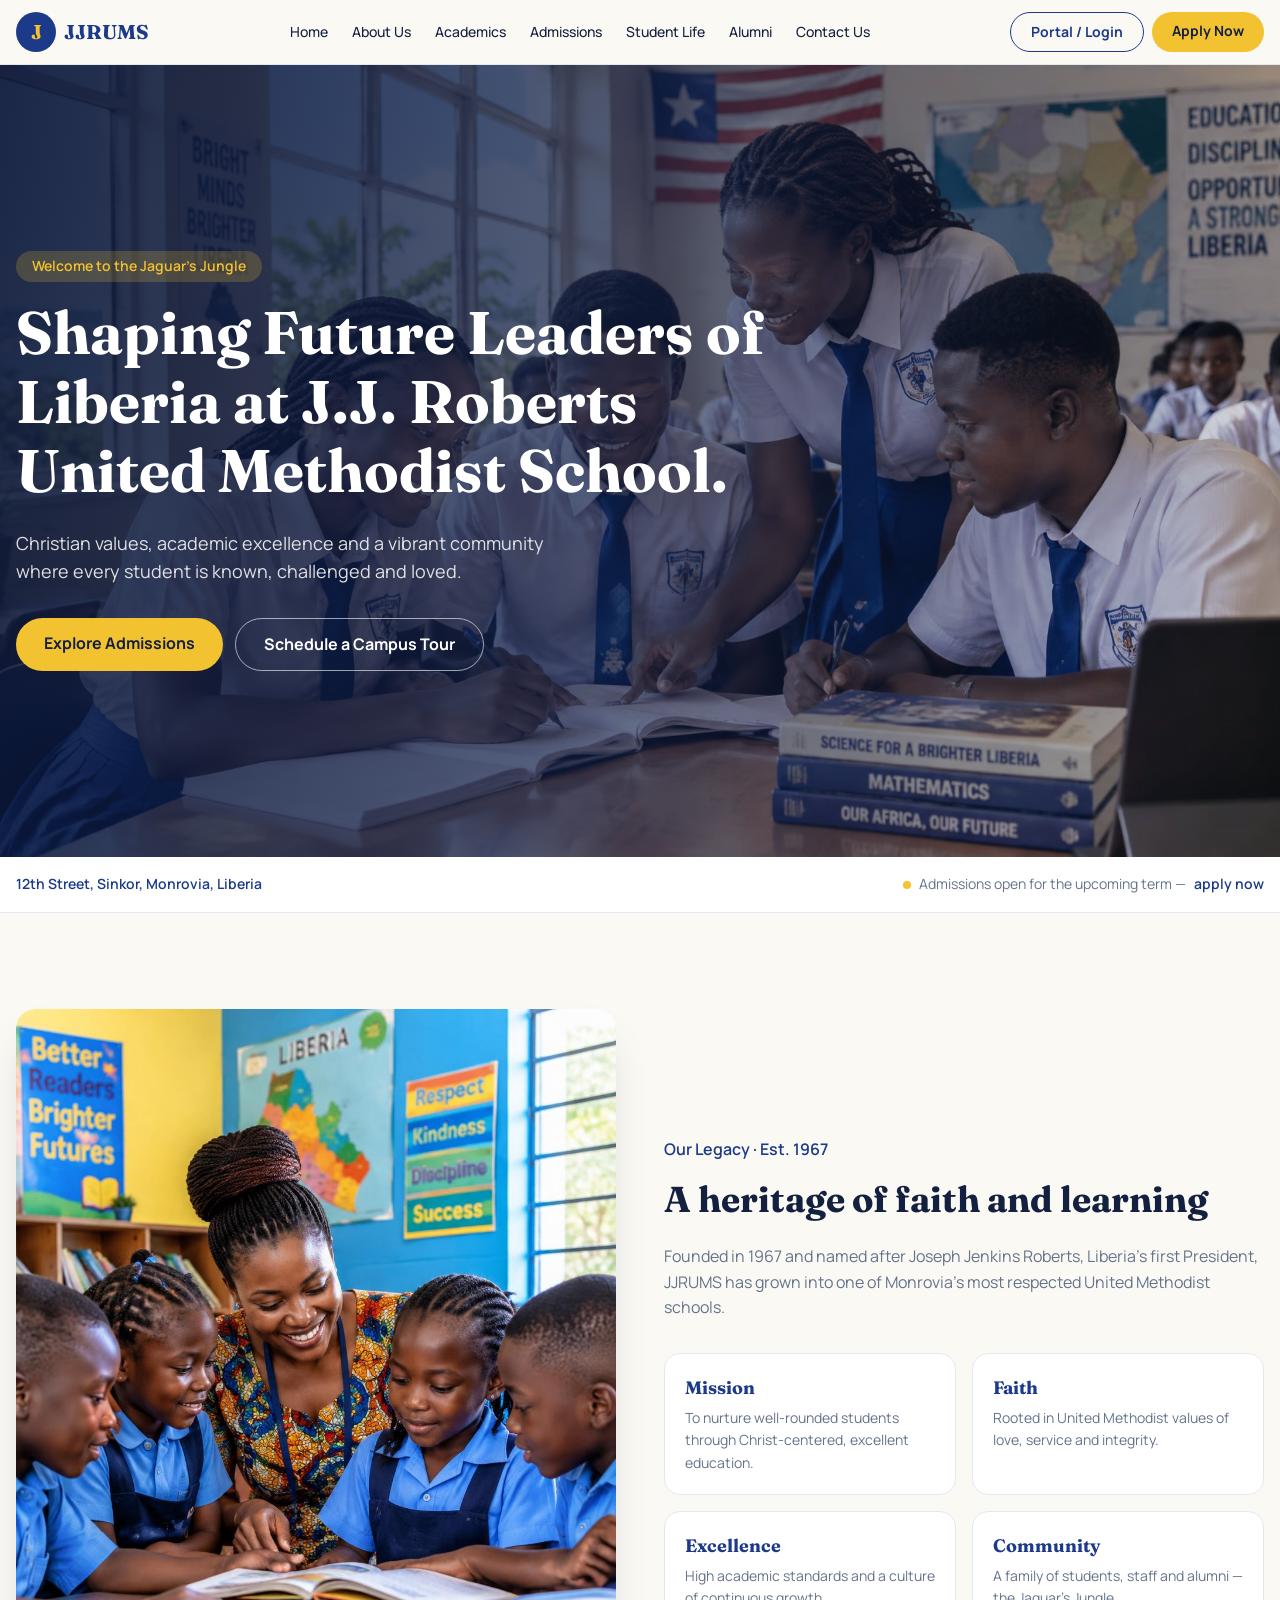
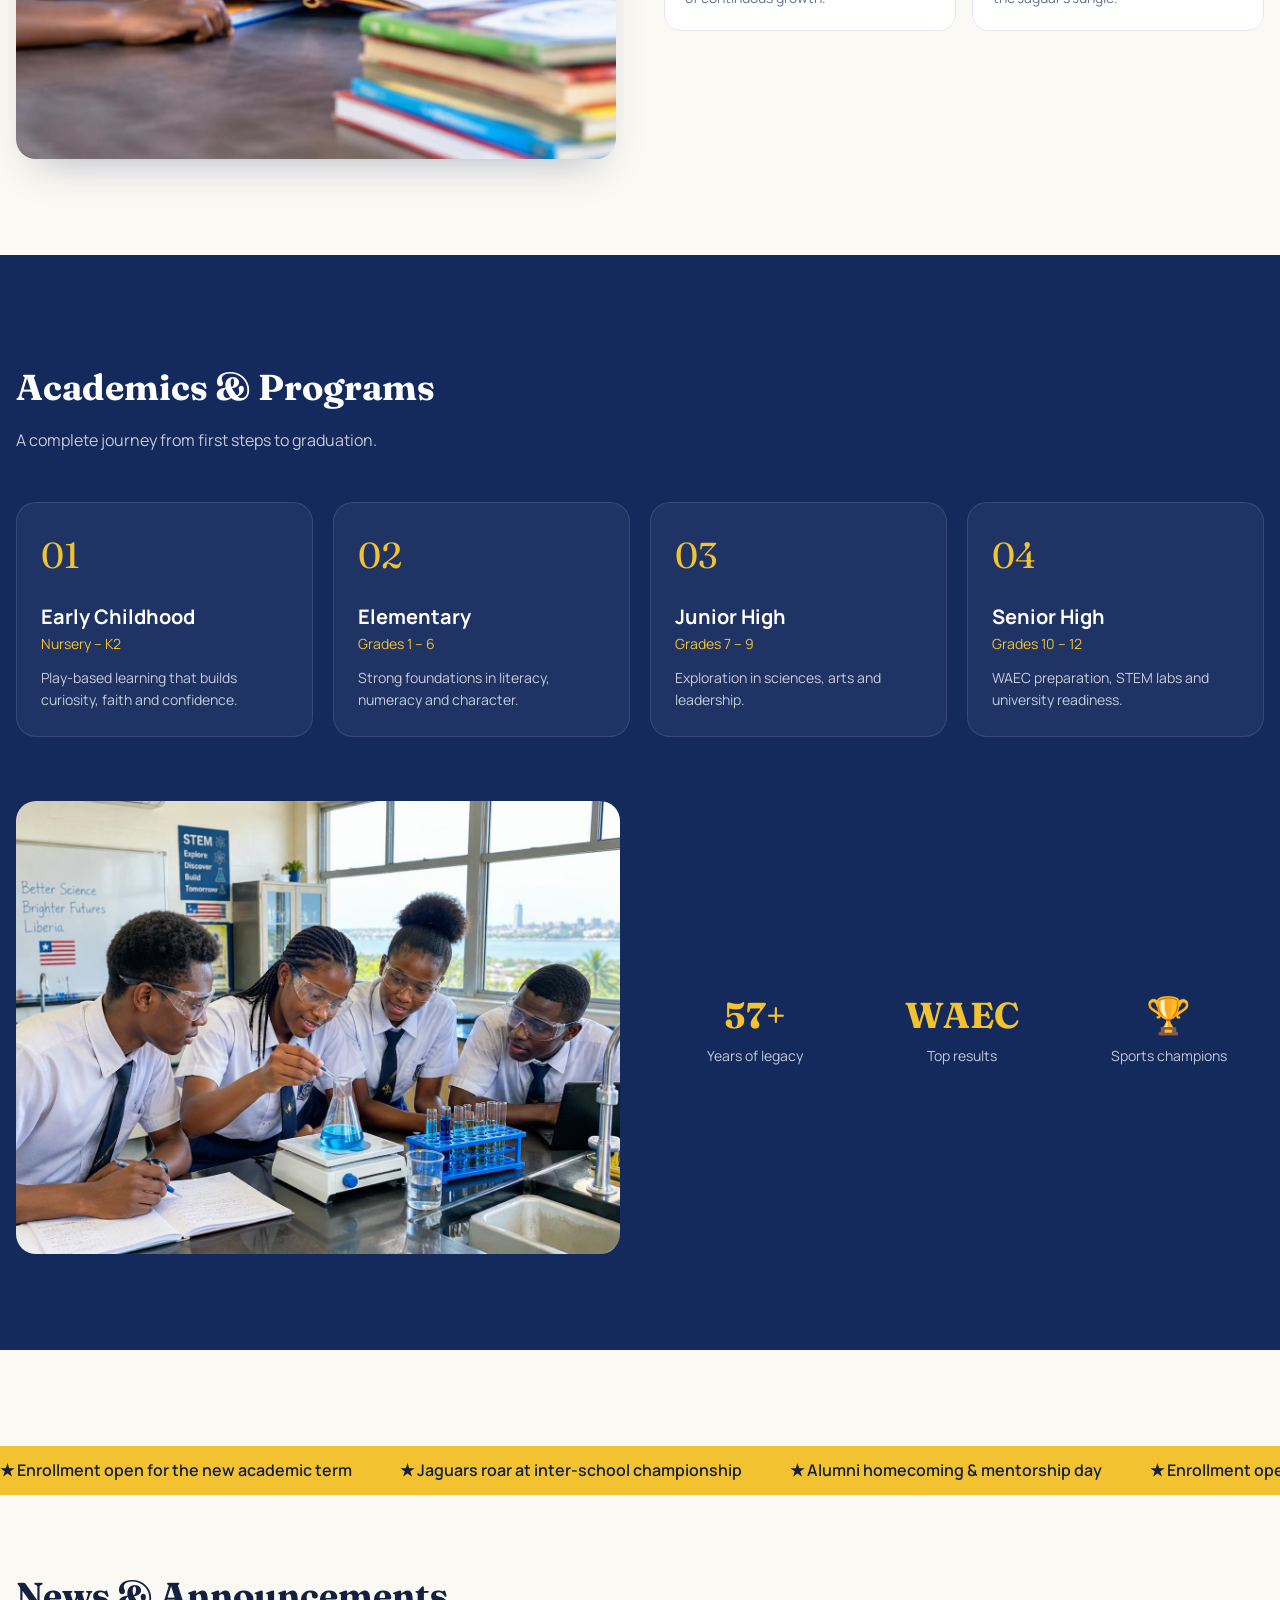
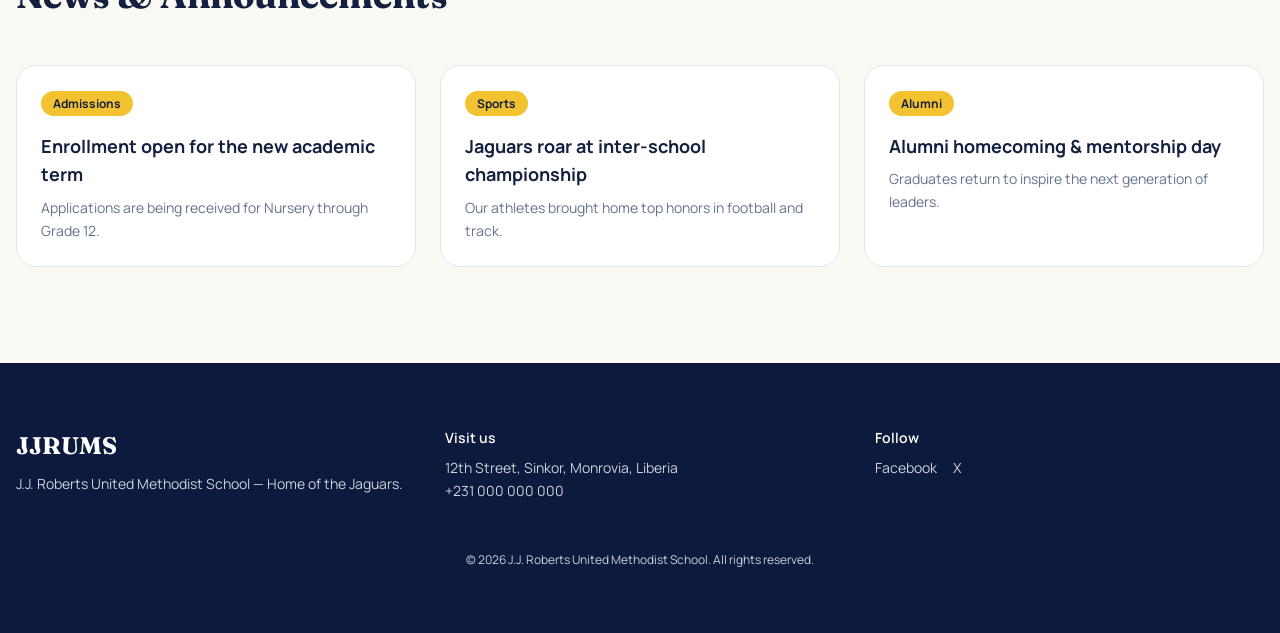
==== index.html @ e9e93332 "first commit" ====
<!DOCTYPE html>
<html lang="en">
<head>
  <meta charset="utf-8">
  <meta name="viewport" content="width=device-width, initial-scale=1">
  <title>J.J. Roberts United Methodist School | Sinkor, Monrovia</title>
  <meta name="description" content="Christian values, academic excellence and the Jaguar's Jungle spirit since 1967. Admissions open at JJRUMS, Monrovia, Liberia.">
  <meta property="og:title" content="J.J. Roberts United Methodist School (JJRUMS)">
  <meta property="og:description" content="Shaping future leaders of Liberia since 1967. Explore admissions and schedule a campus tour.">
  <meta property="og:type" content="website">
  <meta name="twitter:card" content="summary_large_image">
  <link rel="preconnect" href="https://fonts.googleapis.com">
  <link rel="stylesheet" href="https://fonts.googleapis.com/css2?family=Fraunces:opsz,wght@9..144,600;9..144,700&family=Manrope:wght@400;500;600;700&display=swap">
  <link rel="stylesheet" href="css/style.css">
</head>
<body>
  <header class="nav">
    <div class="container nav-inner">
      <a href="#home" class="brand"><span class="logo">J</span><span>JJRUMS</span></a>
      <ul class="nav-links">
        <li><a href="#home">Home</a></li>
        <li><a href="#about-us">About Us</a></li>
        <li><a href="#academics">Academics</a></li>
        <li><a href="#admissions">Admissions</a></li>
        <li><a href="#student-life">Student Life</a></li>
        <li><a href="#alumni">Alumni</a></li>
        <li><a href="#contact-us">Contact Us</a></li>
      </ul>
      <div class="nav-cta">
        <a href="#portal" class="btn btn-outline">Portal / Login</a>
        <a href="#admissions" class="btn btn-gold">Apply Now</a>
      </div>
      <button class="menu-toggle" aria-label="Toggle menu" aria-expanded="false">&#9776;</button>
    </div>
    <div class="mobile-menu" hidden>
      <a href="#home">Home</a><a href="#about-us">About Us</a><a href="#academics">Academics</a>
      <a href="#admissions">Admissions</a><a href="#student-life">Student Life</a><a href="#alumni">Alumni</a>
      <a href="#contact-us">Contact Us</a>
      <div class="mobile-cta">
        <a href="#portal" class="btn btn-outline">Portal / Login</a>
        <a href="#admissions" class="btn btn-gold">Apply Now</a>
      </div>
    </div>
  </header>

  <section id="home" class="hero">
    <img src="assets/hero.jpg" alt="JJRUMS students collaborating in a sunlit classroom" class="hero-img" width="1920" height="1088">
    <div class="hero-overlay"></div>
    <div class="container hero-content">
      <p class="pill reveal">Welcome to the Jaguar's Jungle</p>
      <h1 class="reveal">Shaping Future Leaders of Liberia at J.J. Roberts United Methodist School.</h1>
      <p class="lead reveal">Christian values, academic excellence and a vibrant community where every student is known, challenged and loved.</p>
      <div class="hero-buttons reveal">
        <a href="#admissions" class="btn btn-gold btn-lg">Explore Admissions</a>
        <a href="#contact-us" class="btn btn-ghost btn-lg">Schedule a Campus Tour</a>
      </div>
    </div>
  </section>

  <section class="infobar">
    <div class="container infobar-inner">
      <p class="addr">12th Street, Sinkor, Monrovia, Liberia</p>
      <p class="note"><span class="dot"></span>Admissions open for the upcoming term — <a href="#admissions">apply now</a></p>
    </div>
  </section>

  <section id="about-us" class="container about">
    <img src="assets/classroom.jpg" alt="Teacher reading with young pupils" loading="lazy" class="about-img reveal">
    <div>
      <p class="eyebrow reveal">Our Legacy · Est. 1967</p>
      <h2 class="reveal">A heritage of faith and learning</h2>
      <p class="muted reveal">Founded in 1967 and named after Joseph Jenkins Roberts, Liberia's first President, JJRUMS has grown into one of Monrovia's most respected United Methodist schools.</p>
      <div class="values">
        <div class="card reveal"><h3>Mission</h3><p>To nurture well-rounded students through Christ-centered, excellent education.</p></div>
        <div class="card reveal"><h3>Faith</h3><p>Rooted in United Methodist values of love, service and integrity.</p></div>
        <div class="card reveal"><h3>Excellence</h3><p>High academic standards and a culture of continuous growth.</p></div>
        <div class="card reveal"><h3>Community</h3><p>A family of students, staff and alumni — the Jaguar's Jungle.</p></div>
      </div>
    </div>
  </section>

  <section id="academics" class="academics">
    <div class="container">
      <h2 class="reveal">Academics &amp; Programs</h2>
      <p class="sub reveal">A complete journey from first steps to graduation.</p>
      <div class="programs">
        <div class="program reveal"><span class="num">01</span><h3>Early Childhood</h3><p class="age">Nursery – K2</p><p>Play-based learning that builds curiosity, faith and confidence.</p></div>
        <div class="program reveal"><span class="num">02</span><h3>Elementary</h3><p class="age">Grades 1 – 6</p><p>Strong foundations in literacy, numeracy and character.</p></div>
        <div class="program reveal"><span class="num">03</span><h3>Junior High</h3><p class="age">Grades 7 – 9</p><p>Exploration in sciences, arts and leadership.</p></div>
        <div class="program reveal"><span class="num">04</span><h3>Senior High</h3><p class="age">Grades 10 – 12</p><p>WAEC preparation, STEM labs and university readiness.</p></div>
      </div>
      <div id="student-life" class="life">
        <img src="assets/lab.jpg" alt="Students conducting a science experiment" loading="lazy" class="reveal">
        <div class="stats">
          <div class="reveal"><p class="stat">57+</p><p>Years of legacy</p></div>
          <div class="reveal"><p class="stat">WAEC</p><p>Top results</p></div>
          <div class="reveal"><p class="stat">🏆</p><p>Sports champions</p></div>
        </div>
      </div>
    </div>
  </section>

  <section id="admissions" class="news">
    <div class="ticker"><div class="ticker-track" id="ticker"></div></div>
    <div id="alumni" class="container news-inner">
      <h2 class="reveal">News &amp; Announcements</h2>
      <div class="news-grid" id="news-grid"></div>
    </div>
  </section>

  <footer id="contact-us" class="footer">
    <div class="container footer-grid">
      <div><p class="footer-brand">JJRUMS</p><p>J.J. Roberts United Methodist School — Home of the Jaguars.</p></div>
      <div><p class="footer-title">Visit us</p><p>12th Street, Sinkor, Monrovia, Liberia</p><p>+231 000 000 000</p></div>
      <div><p class="footer-title">Follow</p><p class="social"><a href="https://facebook.com">Facebook</a><a href="https://x.com">X</a></p></div>
    </div>
    <p class="copy">© <span id="year"></span> J.J. Roberts United Methodist School. All rights reserved.</p>
  </footer>

  <script src="js/main.js"></script>
</body>
</html>
---- css/style.css ----
:root {
  --navy: #142a5c;
  --navy-deep: #0b1a3d;
  --primary: #1d3a8a;
  --gold: #f2c230;
  --gold-fg: #14203f;
  --bg: #fbf9f3;
  --fg: #14203f;
  --muted: #64748b;
  --border: #e3e8f0;
  --card: #ffffff;
  --shadow: 0 20px 40px -20px rgba(20, 42, 92, .35);
}
* { box-sizing: border-box; margin: 0; padding: 0; }
html { scroll-behavior: smooth; }
body { font-family: "Manrope", sans-serif; background: var(--bg); color: var(--fg); line-height: 1.6; }
img { max-width: 100%; display: block; }
a { color: inherit; text-decoration: none; }
h1, h2, h3, .footer-brand, .num, .stat, .logo { font-family: "Fraunces", serif; }
.container { max-width: 1280px; margin: 0 auto; padding: 0 1rem; }

/* Buttons */
.btn { display: inline-block; border-radius: 999px; padding: .5rem 1.25rem; font-size: .875rem; font-weight: 700; transition: .2s; text-align: center; }
.btn-lg { padding: .8rem 1.75rem; font-size: 1rem; }
.btn-gold { background: var(--gold); color: var(--gold-fg); }
.btn-gold:hover { filter: brightness(.95); }
.btn-outline { border: 1px solid var(--primary); color: var(--primary); }
.btn-outline:hover { background: var(--primary); color: #fff; }
.btn-ghost { border: 1px solid rgba(255,255,255,.6); color: #fff; }
.btn-ghost:hover { background: rgba(255,255,255,.1); }

/* Nav */
.nav { position: sticky; top: 0; z-index: 50; background: rgba(251,249,243,.92); backdrop-filter: blur(8px); border-bottom: 1px solid var(--border); }
.nav-inner { display: flex; align-items: center; justify-content: space-between; gap: 1rem; padding-top: .75rem; padding-bottom: .75rem; }
.brand { display: flex; align-items: center; gap: .5rem; font-family: "Fraunces", serif; font-weight: 700; font-size: 1.25rem; color: var(--primary); }
.logo { display: grid; place-items: center; width: 40px; height: 40px; border-radius: 50%; background: var(--primary); color: var(--gold); }
.nav-links { display: flex; gap: 1.5rem; list-style: none; font-size: .875rem; font-weight: 500; }
.nav-links a:hover { color: var(--primary); }
.nav-cta { display: flex; gap: .5rem; }
.menu-toggle { display: none; background: none; border: 0; font-size: 1.6rem; cursor: pointer; color: var(--fg); }
.mobile-menu { border-top: 1px solid var(--border); padding: .5rem 1rem 1rem; }
.mobile-menu > a { display: block; padding: .5rem 0; font-weight: 500; }
.mobile-cta { display: flex; gap: .5rem; margin-top: .5rem; }
.mobile-cta .btn { flex: 1; }
@media (max-width: 1023px) {
  .nav-links, .nav-cta { display: none; }
  .menu-toggle { display: block; }
}

/* Hero */
.hero { position: relative; isolation: isolate; min-height: 88vh; display: flex; align-items: center; overflow: hidden; }
.hero-img { position: absolute; inset: 0; width: 100%; height: 100%; object-fit: cover; z-index: -2; animation: kenburns 20s ease-in-out infinite alternate; }
.hero-overlay { position: absolute; inset: 0; z-index: -1; background: linear-gradient(100deg, rgba(10,22,55,.92) 0%, rgba(15,30,70,.7) 45%, rgba(15,30,70,.1) 100%); }
.hero-content { width: 100%; padding-top: 6rem; padding-bottom: 6rem; color: #fff; }
.pill { display: inline-block; margin-bottom: 1rem; padding: .25rem 1rem; border-radius: 999px; background: rgba(242,194,48,.2); color: var(--gold); font-size: .875rem; font-weight: 600; }
.hero h1 { max-width: 48rem; font-size: clamp(2.25rem, 5vw, 3.75rem); line-height: 1.15; }
.lead { max-width: 36rem; margin-top: 1.5rem; font-size: 1.125rem; color: rgba(255,255,255,.85); }
.hero-buttons { display: flex; flex-wrap: wrap; gap: .75rem; margin-top: 2rem; }

/* Info bar */
.infobar { background: var(--card); border-bottom: 1px solid var(--border); }
.infobar-inner { display: flex; flex-wrap: wrap; justify-content: space-between; gap: .5rem 1.5rem; padding-top: 1rem; padding-bottom: 1rem; font-size: .875rem; }
.addr { font-weight: 600; color: var(--primary); }
.note { color: var(--muted); display: flex; align-items: center; gap: .5rem; }
.note a { font-weight: 600; color: var(--primary); }
.note a:hover { text-decoration: underline; }
.dot { width: 8px; height: 8px; border-radius: 50%; background: var(--gold); }

/* About */
.about { display: grid; gap: 3rem; padding-top: 6rem; padding-bottom: 6rem; align-items: center; }
.about-img { aspect-ratio: 4/5; width: 100%; object-fit: cover; border-radius: 1.25rem; box-shadow: var(--shadow); }
.eyebrow { font-weight: 600; color: var(--primary); }
.about h2, .academics h2, .news h2 { font-size: 2.25rem; margin-top: .5rem; }
.muted { color: var(--muted); margin-top: 1rem; }
.values { display: grid; gap: 1rem; margin-top: 2rem; }
.card { background: var(--card); border: 1px solid var(--border); border-radius: 1rem; padding: 1.25rem; transition: .3s; }
.card:hover { transform: translateY(-4px); border-color: var(--gold); box-shadow: var(--shadow); }
.card h3 { font-size: 1.125rem; color: var(--primary); }
.card p { font-size: .875rem; color: var(--muted); margin-top: .25rem; }
@media (min-width: 640px) { .values { grid-template-columns: 1fr 1fr; } }
@media (min-width: 768px) { .about { grid-template-columns: 1fr 1fr; } }

/* Academics */
.academics { background: var(--navy); color: #fff; padding: 6rem 0; }
.sub { margin-top: .75rem; max-width: 36rem; color: rgba(255,255,255,.75); }
.programs { display: grid; gap: 1.25rem; margin-top: 3rem; }
.program { background: rgba(255,255,255,.05); border: 1px solid rgba(255,255,255,.1); border-radius: 1.25rem; padding: 1.5rem; transition: .3s; }
.program:hover { background: rgba(255,255,255,.1); }
.num { font-size: 2.25rem; color: var(--gold); }
.program h3 { margin-top: 1rem; font-family: "Manrope", sans-serif; font-size: 1.25rem; }
.age { color: var(--gold); font-size: .875rem; }
.program p:last-child { margin-top: .75rem; font-size: .875rem; color: rgba(255,255,255,.75); }
.life { display: grid; gap: 2.5rem; margin-top: 4rem; align-items: center; }
.life img { border-radius: 1.25rem; }
.stats { display: grid; grid-template-columns: repeat(3, 1fr); gap: 1rem; text-align: center; }
.stat { font-size: 2.25rem; font-weight: 700; color: var(--gold); }
.stats p:last-child { font-size: .875rem; color: rgba(255,255,255,.75); }
@media (min-width: 640px) { .programs { grid-template-columns: 1fr 1fr; } }
@media (min-width: 768px) { .life { grid-template-columns: 1fr 1fr; } }
@media (min-width: 1024px) { .programs { grid-template-columns: repeat(4, 1fr); } }

/* News */
.news { padding: 6rem 0; }
.ticker { overflow: hidden; background: var(--gold); color: var(--gold-fg); padding: .75rem 0; }
.ticker-track { display: flex; gap: 3rem; width: max-content; white-space: nowrap; font-weight: 600; animation: ticker 30s linear infinite; }
.news-inner { padding-top: 4rem; }
.news-grid { display: grid; gap: 1.5rem; margin-top: 2.5rem; }
.news-card { background: var(--card); border: 1px solid var(--border); border-radius: 1.25rem; padding: 1.5rem; transition: .3s; }
.news-card:hover { transform: translateY(-4px); box-shadow: var(--shadow); }
.tag { background: var(--gold); border-radius: 999px; padding: .25rem .75rem; font-size: .75rem; font-weight: 700; }
.news-card h3 { margin-top: 1rem; font-family: "Manrope", sans-serif; font-size: 1.125rem; }
.news-card p { margin-top: .5rem; font-size: .875rem; color: var(--muted); }
@media (min-width: 768px) { .news-grid { grid-template-columns: repeat(3, 1fr); } }

/* Footer */
.footer { background: var(--navy-deep); color: rgba(255,255,255,.8); padding: 4rem 0; font-size: .875rem; }
.footer-grid { display: grid; gap: 2.5rem; }
.footer-brand { font-size: 1.5rem; font-weight: 700; color: #fff; margin-bottom: .5rem; }
.footer-title { font-weight: 600; color: #fff; margin-bottom: .5rem; }
.social { display: flex; gap: 1rem; }
.social a:hover { color: var(--gold); }
.copy { margin-top: 3rem; text-align: center; font-size: .75rem; }
@media (min-width: 768px) { .footer-grid { grid-template-columns: repeat(3, 1fr); } }

/* Animations */
.reveal { opacity: 0; transform: translateY(24px); transition: opacity .8s ease, transform .8s ease; }
.reveal.is-visible { opacity: 1; transform: none; }
@keyframes ticker { from { transform: translateX(0); } to { transform: translateX(-50%); } }
@keyframes kenburns { from { transform: scale(1.05); } to { transform: scale(1.15); } }
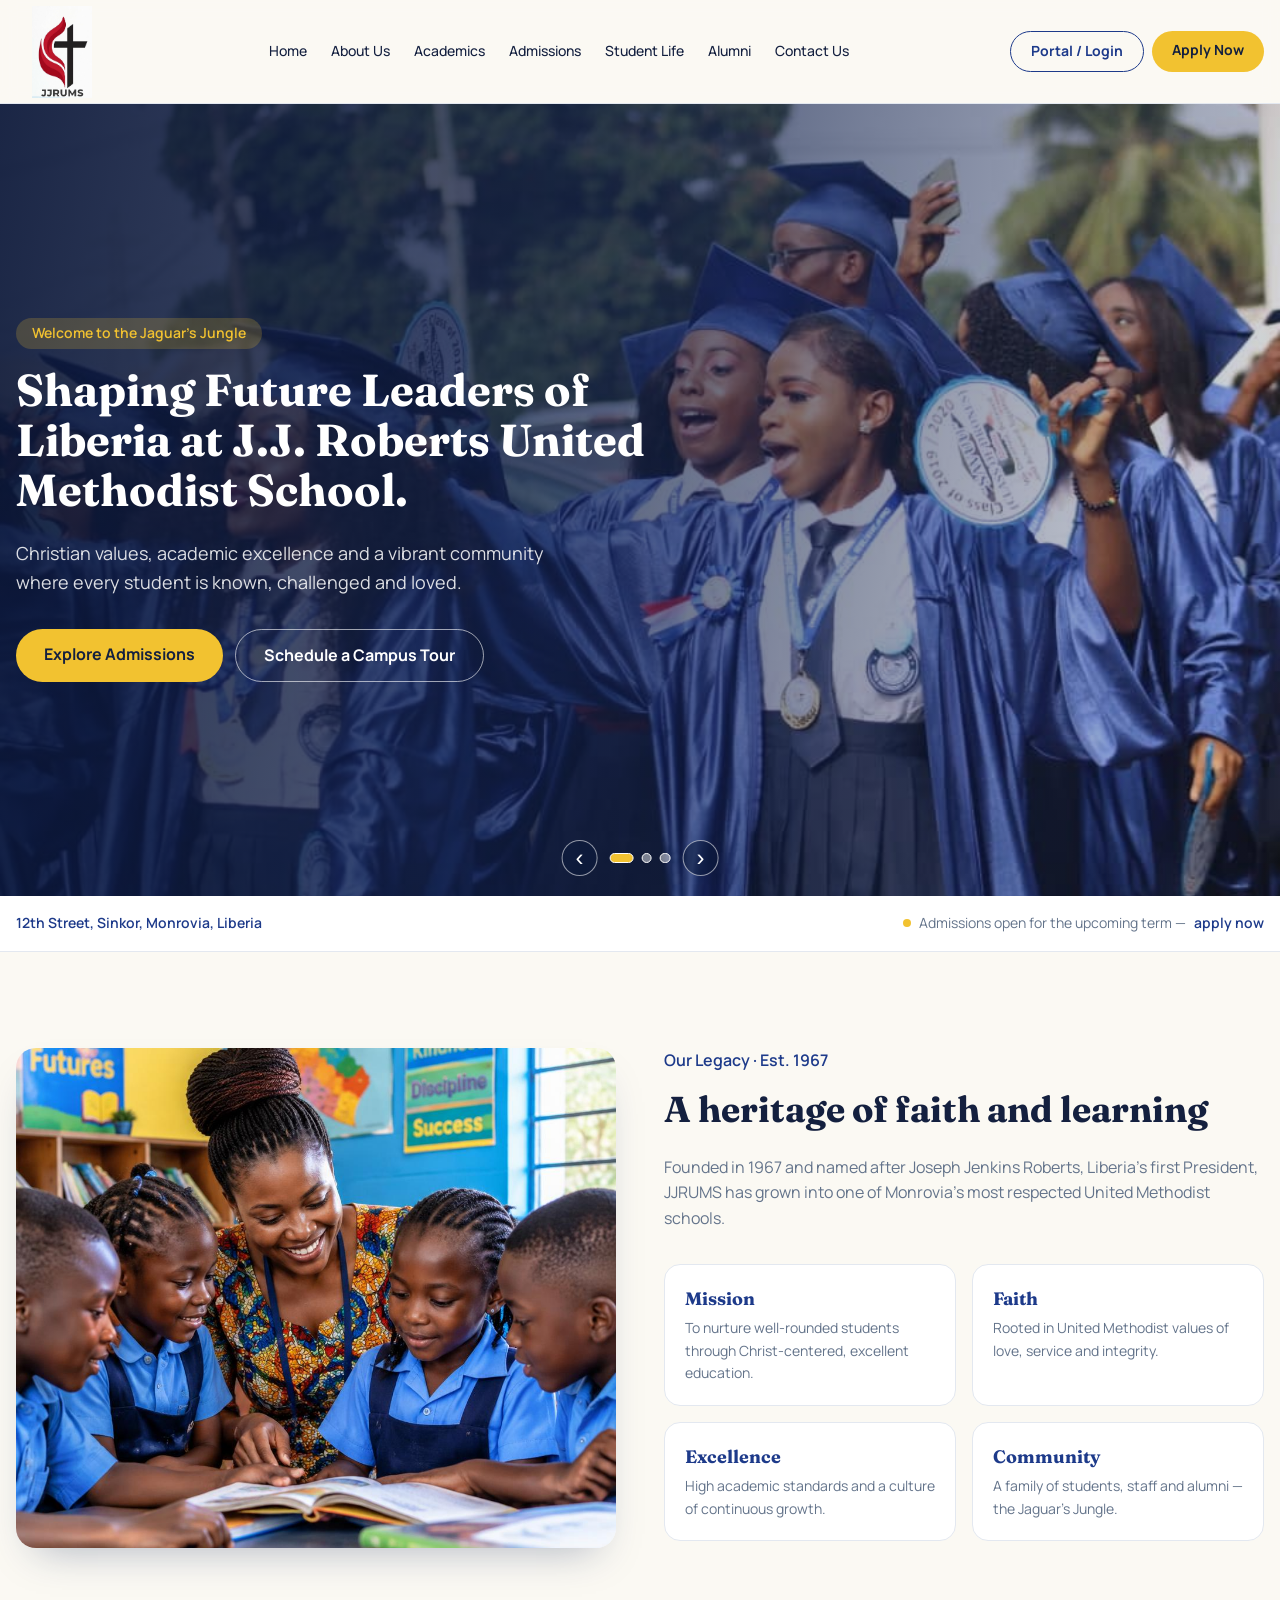
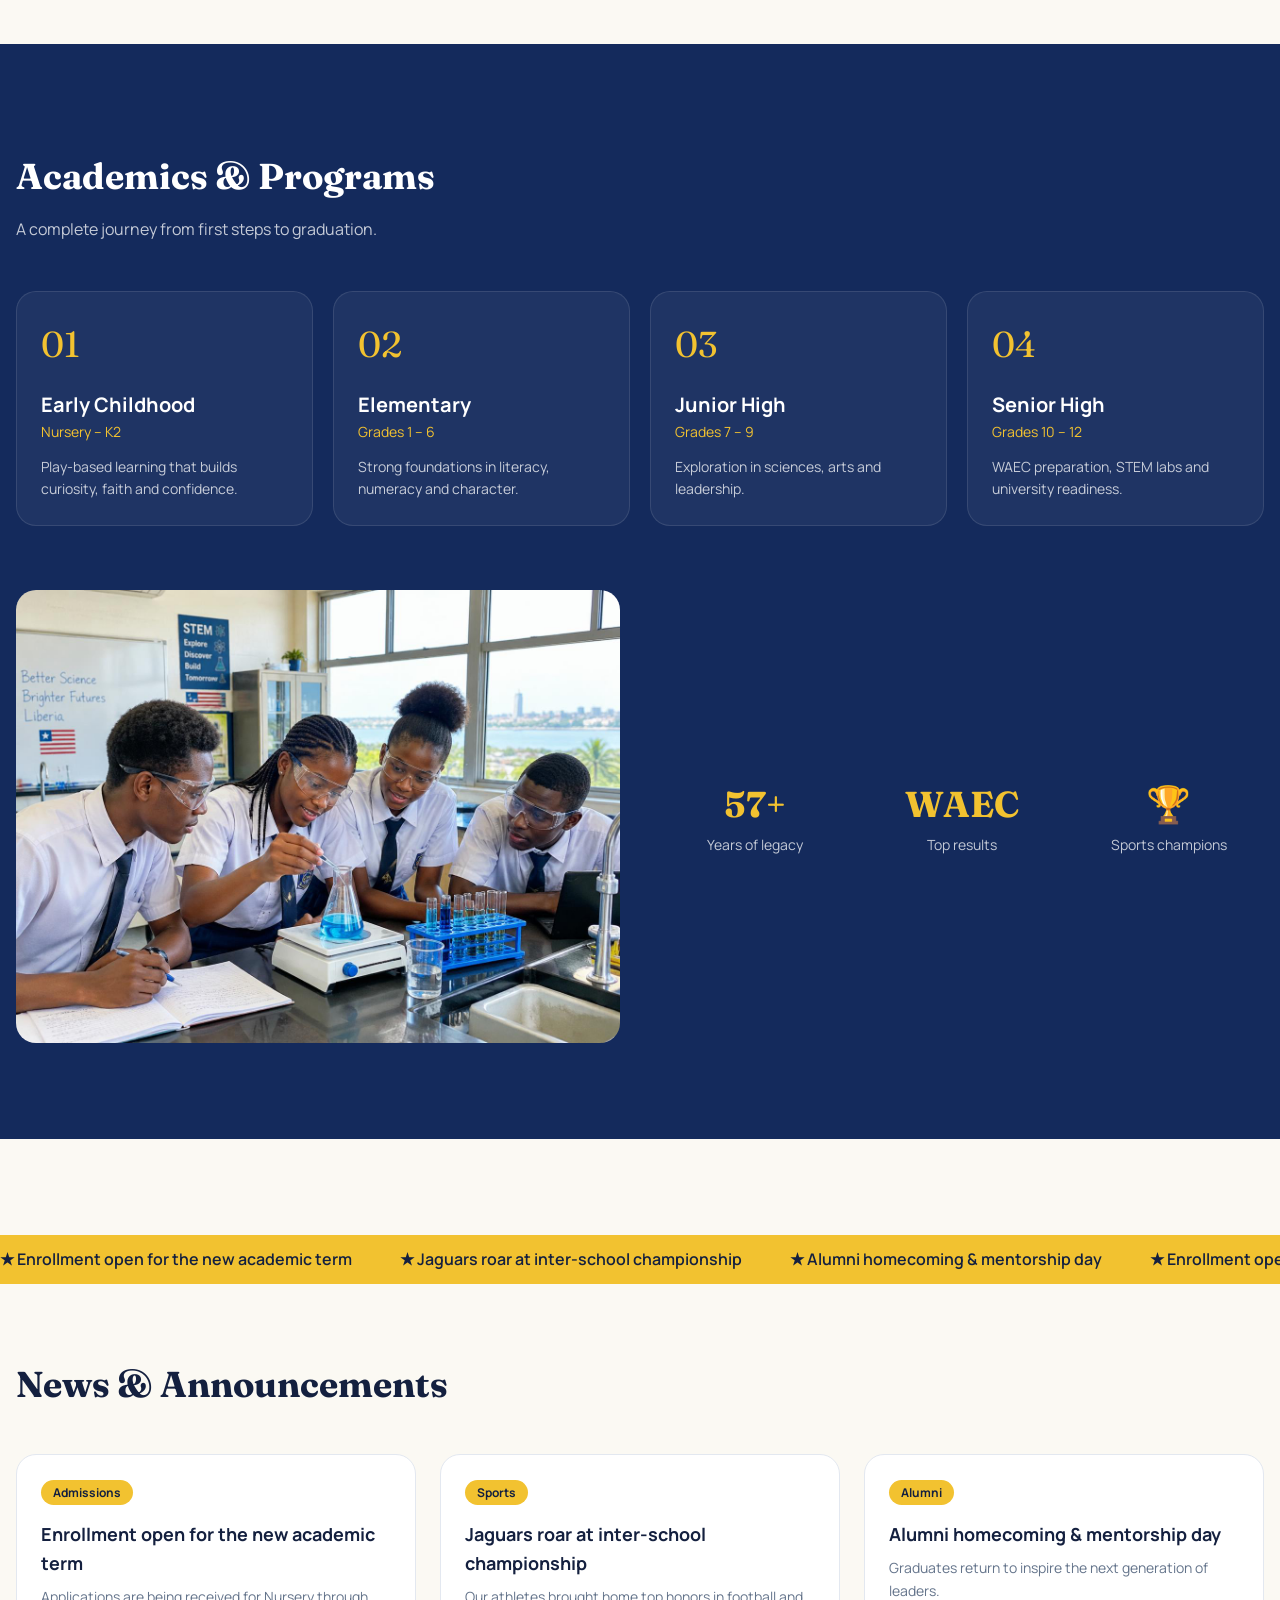
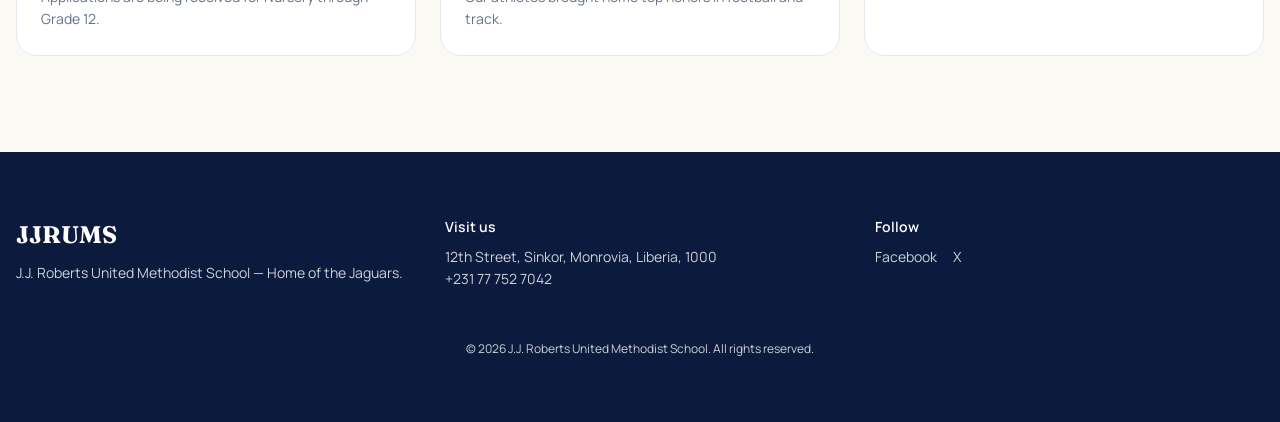
==== commit d9f7928a: "updates" ====
--- a/index.html
+++ b/index.html
@@ -4,7 +4,7 @@
   <meta charset="utf-8">
   <meta name="viewport" content="width=device-width, initial-scale=1">
   <title>J.J. Roberts United Methodist School | Sinkor, Monrovia</title>
-  <meta name="description" content="Christian values, academic excellence and the Jaguar's Jungle spirit since 1967. Admissions open at JJRUMS, Monrovia, Liberia.">
+  <link rel="icon" href="assets/Logo.jpeg" type="image/jpeg">  <meta name="description" content="Christian values, academic excellence and the Jaguar's Jungle spirit since 1967. Admissions open at JJRUMS, Monrovia, Liberia.">
   <meta property="og:title" content="J.J. Roberts United Methodist School (JJRUMS)">
   <meta property="og:description" content="Shaping future leaders of Liberia since 1967. Explore admissions and schedule a campus tour.">
   <meta property="og:type" content="website">
@@ -16,44 +16,57 @@
 <body>
   <header class="nav">
     <div class="container nav-inner">
-      <a href="#home" class="brand"><span class="logo">J</span><span>JJRUMS</span></a>
+      <a href="#home" class="brand" aria-label="J.J. Roberts United Methodist School home"><img src="assets/Logo.jpeg" alt="J.J. Roberts United Methodist School logo" class="brand-logo"></a>
       <ul class="nav-links">
         <li><a href="#home">Home</a></li>
         <li><a href="#about-us">About Us</a></li>
         <li><a href="#academics">Academics</a></li>
-        <li><a href="#admissions">Admissions</a></li>
+        <li><a href="apply.html">Admissions</a></li>
         <li><a href="#student-life">Student Life</a></li>
         <li><a href="#alumni">Alumni</a></li>
         <li><a href="#contact-us">Contact Us</a></li>
       </ul>
       <div class="nav-cta">
-        <a href="#portal" class="btn btn-outline">Portal / Login</a>
-        <a href="#admissions" class="btn btn-gold">Apply Now</a>
+        <a href="portal.html" class="btn btn-outline">Portal / Login</a>
+        <a href="apply.html" class="btn btn-gold">Apply Now</a>
       </div>
       <button class="menu-toggle" aria-label="Toggle menu" aria-expanded="false">&#9776;</button>
     </div>
     <div class="mobile-menu" hidden>
       <a href="#home">Home</a><a href="#about-us">About Us</a><a href="#academics">Academics</a>
-      <a href="#admissions">Admissions</a><a href="#student-life">Student Life</a><a href="#alumni">Alumni</a>
+      <a href="apply.html">Admissions</a><a href="#student-life">Student Life</a><a href="#alumni">Alumni</a>
       <a href="#contact-us">Contact Us</a>
       <div class="mobile-cta">
-        <a href="#portal" class="btn btn-outline">Portal / Login</a>
-        <a href="#admissions" class="btn btn-gold">Apply Now</a>
+        <a href="portal.html" class="btn btn-outline">Portal / Login</a>
+        <a href="apply.html" class="btn btn-gold">Apply Now</a>
       </div>
     </div>
   </header>
 
   <section id="home" class="hero">
-    <img src="assets/hero.jpg" alt="JJRUMS students collaborating in a sunlit classroom" class="hero-img" width="1920" height="1088">
+    <div class="hero-slides" aria-label="School highlights">
+      <img src="assets/graduates2.jpg" alt="JJRUMS graduates celebrating" class="hero-img hero-slide is-active" width="960" height="640">
+      <img src="assets/graduates.jpg" alt="JJRUMS graduates together" class="hero-img hero-slide" width="960" height="640">
+      <img src="assets/hero.jpg" alt="JJRUMS students collaborating in a sunlit classroom" class="hero-img hero-slide" width="1920" height="1088">
+    </div>
     <div class="hero-overlay"></div>
     <div class="container hero-content">
       <p class="pill reveal">Welcome to the Jaguar's Jungle</p>
-      <h1 class="reveal">Shaping Future Leaders of Liberia at J.J. Roberts United Methodist School.</h1>
+      <h1 class="hero-title">Shaping Future Leaders of Liberia at J.J. Roberts United Methodist School.</h1>
       <p class="lead reveal">Christian values, academic excellence and a vibrant community where every student is known, challenged and loved.</p>
       <div class="hero-buttons reveal">
         <a href="#admissions" class="btn btn-gold btn-lg">Explore Admissions</a>
         <a href="#contact-us" class="btn btn-ghost btn-lg">Schedule a Campus Tour</a>
       </div>
+    </div>
+    <div class="hero-slider-controls" aria-label="Hero image controls">
+      <button class="slider-arrow" type="button" data-slide-step="-1" aria-label="Previous image">‹</button>
+      <div class="slider-dots" role="group" aria-label="Choose hero image">
+        <button class="slider-dot is-active" type="button" data-slide="0" aria-label="Show image 1" aria-pressed="true"></button>
+        <button class="slider-dot" type="button" data-slide="1" aria-label="Show image 2" aria-pressed="false"></button>
+        <button class="slider-dot" type="button" data-slide="2" aria-label="Show image 3" aria-pressed="false"></button>
+      </div>
+      <button class="slider-arrow" type="button" data-slide-step="1" aria-label="Next image">›</button>
     </div>
   </section>
 
@@ -111,8 +124,8 @@
   <footer id="contact-us" class="footer">
     <div class="container footer-grid">
       <div><p class="footer-brand">JJRUMS</p><p>J.J. Roberts United Methodist School — Home of the Jaguars.</p></div>
-      <div><p class="footer-title">Visit us</p><p>12th Street, Sinkor, Monrovia, Liberia</p><p>+231 000 000 000</p></div>
-      <div><p class="footer-title">Follow</p><p class="social"><a href="https://facebook.com">Facebook</a><a href="https://x.com">X</a></p></div>
+      <div><p class="footer-title">Visit us</p><p>12th Street, Sinkor, Monrovia, Liberia, 1000</p><p>+231 77 752 7042</p></div>
+      <div><p class="footer-title">Follow</p><p class="social"><a href="https://www.facebook.com/JJRUMS/">Facebook</a><a href="https://x.com">X</a></p></div>
     </div>
     <p class="copy">© <span id="year"></span> J.J. Roberts United Methodist School. All rights reserved.</p>
   </footer>
--- a/css/style.css
+++ b/css/style.css
@@ -11,119 +11,697 @@
   --card: #ffffff;
   --shadow: 0 20px 40px -20px rgba(20, 42, 92, .35);
 }
-* { box-sizing: border-box; margin: 0; padding: 0; }
-html { scroll-behavior: smooth; }
-body { font-family: "Manrope", sans-serif; background: var(--bg); color: var(--fg); line-height: 1.6; }
-img { max-width: 100%; display: block; }
-a { color: inherit; text-decoration: none; }
-h1, h2, h3, .footer-brand, .num, .stat, .logo { font-family: "Fraunces", serif; }
-.container { max-width: 1280px; margin: 0 auto; padding: 0 1rem; }
+
+* {
+  box-sizing: border-box;
+  margin: 0;
+  padding: 0;
+}
+
+html {
+  scroll-behavior: smooth;
+}
+
+body {
+  font-family: "Manrope", sans-serif;
+  background: var(--bg);
+  color: var(--fg);
+  line-height: 1.6;
+}
+
+img {
+  max-width: 100%;
+  display: block;
+}
+
+a {
+  color: inherit;
+  text-decoration: none;
+}
+
+h1,
+h2,
+h3,
+.footer-brand,
+.num,
+.stat,
+.logo {
+  font-family: "Fraunces", serif;
+}
+
+.container {
+  max-width: 1280px;
+  margin: 0 auto;
+  padding: 0 1rem;
+}
 
 /* Buttons */
-.btn { display: inline-block; border-radius: 999px; padding: .5rem 1.25rem; font-size: .875rem; font-weight: 700; transition: .2s; text-align: center; }
-.btn-lg { padding: .8rem 1.75rem; font-size: 1rem; }
-.btn-gold { background: var(--gold); color: var(--gold-fg); }
-.btn-gold:hover { filter: brightness(.95); }
-.btn-outline { border: 1px solid var(--primary); color: var(--primary); }
-.btn-outline:hover { background: var(--primary); color: #fff; }
-.btn-ghost { border: 1px solid rgba(255,255,255,.6); color: #fff; }
-.btn-ghost:hover { background: rgba(255,255,255,.1); }
+.btn {
+  display: inline-block;
+  border-radius: 999px;
+  padding: .5rem 1.25rem;
+  font-size: .875rem;
+  font-weight: 700;
+  transition: .2s;
+  text-align: center;
+}
+
+.btn-lg {
+  padding: .8rem 1.75rem;
+  font-size: 1rem;
+}
+
+.btn-gold {
+  background: var(--gold);
+  color: var(--gold-fg);
+}
+
+.btn-gold:hover {
+  filter: brightness(.95);
+}
+
+.btn-outline {
+  border: 1px solid var(--primary);
+  color: var(--primary);
+}
+
+.btn-outline:hover {
+  background: var(--primary);
+  color: #fff;
+}
+
+.btn-ghost {
+  border: 1px solid rgba(255, 255, 255, .6);
+  color: #fff;
+}
+
+.btn-ghost:hover {
+  background: rgba(255, 255, 255, .1);
+}
 
 /* Nav */
-.nav { position: sticky; top: 0; z-index: 50; background: rgba(251,249,243,.92); backdrop-filter: blur(8px); border-bottom: 1px solid var(--border); }
-.nav-inner { display: flex; align-items: center; justify-content: space-between; gap: 1rem; padding-top: .75rem; padding-bottom: .75rem; }
-.brand { display: flex; align-items: center; gap: .5rem; font-family: "Fraunces", serif; font-weight: 700; font-size: 1.25rem; color: var(--primary); }
-.logo { display: grid; place-items: center; width: 40px; height: 40px; border-radius: 50%; background: var(--primary); color: var(--gold); }
-.nav-links { display: flex; gap: 1.5rem; list-style: none; font-size: .875rem; font-weight: 500; }
-.nav-links a:hover { color: var(--primary); }
-.nav-cta { display: flex; gap: .5rem; }
-.menu-toggle { display: none; background: none; border: 0; font-size: 1.6rem; cursor: pointer; color: var(--fg); }
-.mobile-menu { border-top: 1px solid var(--border); padding: .5rem 1rem 1rem; }
-.mobile-menu > a { display: block; padding: .5rem 0; font-weight: 500; }
-.mobile-cta { display: flex; gap: .5rem; margin-top: .5rem; }
-.mobile-cta .btn { flex: 1; }
+.nav {
+  position: sticky;
+  top: 0;
+  z-index: 50;
+  background: rgba(251, 249, 243, .92);
+  backdrop-filter: blur(8px);
+  border-bottom: 1px solid var(--border);
+}
+
+.nav-inner {
+  display: flex;
+  align-items: center;
+  justify-content: space-between;
+  gap: 1rem;
+  padding-top: .35rem;
+  padding-bottom: .35rem;
+}
+
+.brand {
+  display: flex;
+  align-items: center;
+  flex: 0 0 auto;
+}
+
+.brand-logo {
+  width: 92px;
+  height: 92px;
+  object-fit: contain;
+}
+
+.logo {
+  display: grid;
+  place-items: center;
+  width: 40px;
+  height: 40px;
+  border-radius: 50%;
+  background: var(--primary);
+  color: var(--gold);
+}
+
+.nav-links {
+  display: flex;
+  gap: 1.5rem;
+  list-style: none;
+  font-size: .875rem;
+  font-weight: 500;
+}
+
+.nav-links a:hover {
+  color: var(--primary);
+}
+
+.nav-cta {
+  display: flex;
+  gap: .5rem;
+}
+
+.menu-toggle {
+  display: none;
+  background: none;
+  border: 0;
+  font-size: 1.6rem;
+  cursor: pointer;
+  color: var(--fg);
+}
+
+.mobile-menu {
+  border-top: 1px solid var(--border);
+  padding: .5rem 1rem 1rem;
+}
+
+.mobile-menu>a {
+  display: block;
+  padding: .5rem 0;
+  font-weight: 500;
+}
+
+.mobile-cta {
+  display: flex;
+  gap: .5rem;
+  margin-top: .5rem;
+}
+
+.mobile-cta .btn {
+  flex: 1;
+}
+
 @media (max-width: 1023px) {
-  .nav-links, .nav-cta { display: none; }
-  .menu-toggle { display: block; }
+
+  .nav-links,
+  .nav-cta {
+    display: none;
+  }
+
+  .menu-toggle {
+    display: block;
+  }
+
+  .brand-logo {
+    width: 78px;
+    height: 78px;
+  }
+}
+
+@media (max-width: 480px) {
+  .brand-logo {
+    width: 68px;
+    height: 68px;
+  }
 }
 
 /* Hero */
-.hero { position: relative; isolation: isolate; min-height: 88vh; display: flex; align-items: center; overflow: hidden; }
-.hero-img { position: absolute; inset: 0; width: 100%; height: 100%; object-fit: cover; z-index: -2; animation: kenburns 20s ease-in-out infinite alternate; }
-.hero-overlay { position: absolute; inset: 0; z-index: -1; background: linear-gradient(100deg, rgba(10,22,55,.92) 0%, rgba(15,30,70,.7) 45%, rgba(15,30,70,.1) 100%); }
-.hero-content { width: 100%; padding-top: 6rem; padding-bottom: 6rem; color: #fff; }
-.pill { display: inline-block; margin-bottom: 1rem; padding: .25rem 1rem; border-radius: 999px; background: rgba(242,194,48,.2); color: var(--gold); font-size: .875rem; font-weight: 600; }
-.hero h1 { max-width: 48rem; font-size: clamp(2.25rem, 5vw, 3.75rem); line-height: 1.15; }
-.lead { max-width: 36rem; margin-top: 1.5rem; font-size: 1.125rem; color: rgba(255,255,255,.85); }
-.hero-buttons { display: flex; flex-wrap: wrap; gap: .75rem; margin-top: 2rem; }
+.hero {
+  position: relative;
+  isolation: isolate;
+  min-height: 88vh;
+  display: flex;
+  align-items: center;
+  overflow: hidden;
+}
+
+.hero-slides {
+  position: absolute;
+  inset: 0;
+  z-index: -2;
+  overflow: hidden;
+}
+
+.hero-img {
+  position: absolute;
+  inset: 0;
+  width: 100%;
+  height: 100%;
+  object-fit: cover;
+  animation: kenburns 20s ease-in-out infinite alternate;
+}
+
+.hero-slide { opacity: 0; transition: opacity 1s ease; }
+.hero-slide.is-active { opacity: 1; }
+
+.hero-overlay {
+  position: absolute;
+  inset: 0;
+  z-index: -1;
+  background: linear-gradient(100deg, rgba(10, 22, 55, .92) 0%, rgba(15, 30, 70, .7) 45%, rgba(15, 30, 70, .1) 100%);
+}
+
+.hero-content {
+  position: relative;
+  z-index: 1;
+  width: 100%;
+  padding-top: 6rem;
+  padding-bottom: 6rem;
+  color: #fff;
+}
+
+.hero-slider-controls {
+  position: absolute;
+  z-index: 2;
+  bottom: 1.25rem;
+  left: 50%;
+  display: flex;
+  align-items: center;
+  gap: .75rem;
+  transform: translateX(-50%);
+}
+.slider-arrow {
+  display: grid;
+  width: 2.25rem;
+  height: 2.25rem;
+  place-items: center;
+  border: 1px solid rgba(255,255,255,.55);
+  border-radius: 50%;
+  background: rgba(11,26,61,.55);
+  color: #fff;
+  font-size: 1.5rem;
+  line-height: 1;
+  cursor: pointer;
+  transition: background .2s;
+}
+.slider-arrow:hover { background: rgba(11,26,61,.9); }
+.slider-dots { display: flex; align-items: center; gap: .5rem; }
+.slider-dot {
+  width: .65rem;
+  height: .65rem;
+  border: 1px solid #fff;
+  border-radius: 50%;
+  background: rgba(255,255,255,.45);
+  cursor: pointer;
+  transition: .2s;
+}
+.slider-dot.is-active { width: 1.5rem; border-radius: 999px; background: var(--gold); }
+
+.pill {
+  display: inline-block;
+  margin-bottom: 1rem;
+  padding: .25rem 1rem;
+  border-radius: 999px;
+  background: rgba(242, 194, 48, .2);
+  color: var(--gold);
+  font-size: .875rem;
+  font-weight: 600;
+}
+
+.hero h1 {
+  max-width: 43rem;
+  font-size: clamp(2rem, 3.5vw, 3.15rem);
+  line-height: 1.12;
+  animation: hero-title-rise .85s cubic-bezier(.2,.75,.25,1) both;
+}
+
+.lead {
+  max-width: 36rem;
+  margin-top: 1.5rem;
+  font-size: 1.125rem;
+  color: rgba(255, 255, 255, .85);
+}
+
+.hero-buttons {
+  display: flex;
+  flex-wrap: wrap;
+  gap: .75rem;
+  margin-top: 2rem;
+}
 
 /* Info bar */
-.infobar { background: var(--card); border-bottom: 1px solid var(--border); }
-.infobar-inner { display: flex; flex-wrap: wrap; justify-content: space-between; gap: .5rem 1.5rem; padding-top: 1rem; padding-bottom: 1rem; font-size: .875rem; }
-.addr { font-weight: 600; color: var(--primary); }
-.note { color: var(--muted); display: flex; align-items: center; gap: .5rem; }
-.note a { font-weight: 600; color: var(--primary); }
-.note a:hover { text-decoration: underline; }
-.dot { width: 8px; height: 8px; border-radius: 50%; background: var(--gold); }
+.infobar {
+  background: var(--card);
+  border-bottom: 1px solid var(--border);
+}
+
+.infobar-inner {
+  display: flex;
+  flex-wrap: wrap;
+  justify-content: space-between;
+  gap: .5rem 1.5rem;
+  padding-top: 1rem;
+  padding-bottom: 1rem;
+  font-size: .875rem;
+}
+
+.addr {
+  font-weight: 600;
+  color: var(--primary);
+}
+
+.note {
+  color: var(--muted);
+  display: flex;
+  align-items: center;
+  gap: .5rem;
+}
+
+.note a {
+  font-weight: 600;
+  color: var(--primary);
+}
+
+.note a:hover {
+  text-decoration: underline;
+}
+
+.dot {
+  width: 8px;
+  height: 8px;
+  border-radius: 50%;
+  background: var(--gold);
+}
 
 /* About */
-.about { display: grid; gap: 3rem; padding-top: 6rem; padding-bottom: 6rem; align-items: center; }
-.about-img { aspect-ratio: 4/5; width: 100%; object-fit: cover; border-radius: 1.25rem; box-shadow: var(--shadow); }
-.eyebrow { font-weight: 600; color: var(--primary); }
-.about h2, .academics h2, .news h2 { font-size: 2.25rem; margin-top: .5rem; }
-.muted { color: var(--muted); margin-top: 1rem; }
-.values { display: grid; gap: 1rem; margin-top: 2rem; }
-.card { background: var(--card); border: 1px solid var(--border); border-radius: 1rem; padding: 1.25rem; transition: .3s; }
-.card:hover { transform: translateY(-4px); border-color: var(--gold); box-shadow: var(--shadow); }
-.card h3 { font-size: 1.125rem; color: var(--primary); }
-.card p { font-size: .875rem; color: var(--muted); margin-top: .25rem; }
-@media (min-width: 640px) { .values { grid-template-columns: 1fr 1fr; } }
-@media (min-width: 768px) { .about { grid-template-columns: 1fr 1fr; } }
+.about {
+  display: grid;
+  gap: 3rem;
+  padding-top: 6rem;
+  padding-bottom: 6rem;
+  align-items: start;
+}
+
+.about-img {
+  aspect-ratio: 6/5;
+  width: 100%;
+  object-fit: cover;
+  border-radius: 1.25rem;
+  box-shadow: var(--shadow);
+}
+
+.eyebrow {
+  font-weight: 600;
+  color: var(--primary);
+}
+
+.about h2,
+.academics h2,
+.news h2 {
+  font-size: 2.25rem;
+  margin-top: .5rem;
+}
+
+.muted {
+  color: var(--muted);
+  margin-top: 1rem;
+}
+
+.values {
+  display: grid;
+  gap: 1rem;
+  margin-top: 2rem;
+}
+
+.card {
+  background: var(--card);
+  border: 1px solid var(--border);
+  border-radius: 1rem;
+  padding: 1.25rem;
+  transition: .3s;
+}
+
+.card:hover {
+  transform: translateY(-4px);
+  border-color: var(--gold);
+  box-shadow: var(--shadow);
+}
+
+.card h3 {
+  font-size: 1.125rem;
+  color: var(--primary);
+}
+
+.card p {
+  font-size: .875rem;
+  color: var(--muted);
+  margin-top: .25rem;
+}
+
+@media (min-width: 640px) {
+  .values {
+    grid-template-columns: 1fr 1fr;
+  }
+}
+
+@media (min-width: 768px) {
+  .about {
+    grid-template-columns: 1fr 1fr;
+  }
+}
 
 /* Academics */
-.academics { background: var(--navy); color: #fff; padding: 6rem 0; }
-.sub { margin-top: .75rem; max-width: 36rem; color: rgba(255,255,255,.75); }
-.programs { display: grid; gap: 1.25rem; margin-top: 3rem; }
-.program { background: rgba(255,255,255,.05); border: 1px solid rgba(255,255,255,.1); border-radius: 1.25rem; padding: 1.5rem; transition: .3s; }
-.program:hover { background: rgba(255,255,255,.1); }
-.num { font-size: 2.25rem; color: var(--gold); }
-.program h3 { margin-top: 1rem; font-family: "Manrope", sans-serif; font-size: 1.25rem; }
-.age { color: var(--gold); font-size: .875rem; }
-.program p:last-child { margin-top: .75rem; font-size: .875rem; color: rgba(255,255,255,.75); }
-.life { display: grid; gap: 2.5rem; margin-top: 4rem; align-items: center; }
-.life img { border-radius: 1.25rem; }
-.stats { display: grid; grid-template-columns: repeat(3, 1fr); gap: 1rem; text-align: center; }
-.stat { font-size: 2.25rem; font-weight: 700; color: var(--gold); }
-.stats p:last-child { font-size: .875rem; color: rgba(255,255,255,.75); }
-@media (min-width: 640px) { .programs { grid-template-columns: 1fr 1fr; } }
-@media (min-width: 768px) { .life { grid-template-columns: 1fr 1fr; } }
-@media (min-width: 1024px) { .programs { grid-template-columns: repeat(4, 1fr); } }
+.academics {
+  background: var(--navy);
+  color: #fff;
+  padding: 6rem 0;
+}
+
+.sub {
+  margin-top: .75rem;
+  max-width: 36rem;
+  color: rgba(255, 255, 255, .75);
+}
+
+.programs {
+  display: grid;
+  gap: 1.25rem;
+  margin-top: 3rem;
+}
+
+.program {
+  background: rgba(255, 255, 255, .05);
+  border: 1px solid rgba(255, 255, 255, .1);
+  border-radius: 1.25rem;
+  padding: 1.5rem;
+  transition: .3s;
+}
+
+.program:hover {
+  background: rgba(255, 255, 255, .1);
+}
+
+.num {
+  font-size: 2.25rem;
+  color: var(--gold);
+}
+
+.program h3 {
+  margin-top: 1rem;
+  font-family: "Manrope", sans-serif;
+  font-size: 1.25rem;
+}
+
+.age {
+  color: var(--gold);
+  font-size: .875rem;
+}
+
+.program p:last-child {
+  margin-top: .75rem;
+  font-size: .875rem;
+  color: rgba(255, 255, 255, .75);
+}
+
+.life {
+  display: grid;
+  gap: 2.5rem;
+  margin-top: 4rem;
+  align-items: center;
+}
+
+.life img {
+  border-radius: 1.25rem;
+}
+
+.stats {
+  display: grid;
+  grid-template-columns: repeat(3, 1fr);
+  gap: 1rem;
+  text-align: center;
+}
+
+.stat {
+  font-size: 2.25rem;
+  font-weight: 700;
+  color: var(--gold);
+}
+
+.stats p:last-child {
+  font-size: .875rem;
+  color: rgba(255, 255, 255, .75);
+}
+
+@media (min-width: 640px) {
+  .programs {
+    grid-template-columns: 1fr 1fr;
+  }
+}
+
+@media (min-width: 768px) {
+  .life {
+    grid-template-columns: 1fr 1fr;
+  }
+}
+
+@media (min-width: 1024px) {
+  .programs {
+    grid-template-columns: repeat(4, 1fr);
+  }
+}
 
 /* News */
-.news { padding: 6rem 0; }
-.ticker { overflow: hidden; background: var(--gold); color: var(--gold-fg); padding: .75rem 0; }
-.ticker-track { display: flex; gap: 3rem; width: max-content; white-space: nowrap; font-weight: 600; animation: ticker 30s linear infinite; }
-.news-inner { padding-top: 4rem; }
-.news-grid { display: grid; gap: 1.5rem; margin-top: 2.5rem; }
-.news-card { background: var(--card); border: 1px solid var(--border); border-radius: 1.25rem; padding: 1.5rem; transition: .3s; }
-.news-card:hover { transform: translateY(-4px); box-shadow: var(--shadow); }
-.tag { background: var(--gold); border-radius: 999px; padding: .25rem .75rem; font-size: .75rem; font-weight: 700; }
-.news-card h3 { margin-top: 1rem; font-family: "Manrope", sans-serif; font-size: 1.125rem; }
-.news-card p { margin-top: .5rem; font-size: .875rem; color: var(--muted); }
-@media (min-width: 768px) { .news-grid { grid-template-columns: repeat(3, 1fr); } }
+.news {
+  padding: 6rem 0;
+}
+
+.ticker {
+  overflow: hidden;
+  background: var(--gold);
+  color: var(--gold-fg);
+  padding: .75rem 0;
+}
+
+.ticker-track {
+  display: flex;
+  gap: 3rem;
+  width: max-content;
+  white-space: nowrap;
+  font-weight: 600;
+  animation: ticker 30s linear infinite;
+}
+
+.news-inner {
+  padding-top: 4rem;
+}
+
+.news-grid {
+  display: grid;
+  gap: 1.5rem;
+  margin-top: 2.5rem;
+}
+
+.news-card {
+  background: var(--card);
+  border: 1px solid var(--border);
+  border-radius: 1.25rem;
+  padding: 1.5rem;
+  transition: .3s;
+}
+
+.news-card:hover {
+  transform: translateY(-4px);
+  box-shadow: var(--shadow);
+}
+
+.tag {
+  background: var(--gold);
+  border-radius: 999px;
+  padding: .25rem .75rem;
+  font-size: .75rem;
+  font-weight: 700;
+}
+
+.news-card h3 {
+  margin-top: 1rem;
+  font-family: "Manrope", sans-serif;
+  font-size: 1.125rem;
+}
+
+.news-card p {
+  margin-top: .5rem;
+  font-size: .875rem;
+  color: var(--muted);
+}
+
+@media (min-width: 768px) {
+  .news-grid {
+    grid-template-columns: repeat(3, 1fr);
+  }
+}
 
 /* Footer */
-.footer { background: var(--navy-deep); color: rgba(255,255,255,.8); padding: 4rem 0; font-size: .875rem; }
-.footer-grid { display: grid; gap: 2.5rem; }
-.footer-brand { font-size: 1.5rem; font-weight: 700; color: #fff; margin-bottom: .5rem; }
-.footer-title { font-weight: 600; color: #fff; margin-bottom: .5rem; }
-.social { display: flex; gap: 1rem; }
-.social a:hover { color: var(--gold); }
-.copy { margin-top: 3rem; text-align: center; font-size: .75rem; }
-@media (min-width: 768px) { .footer-grid { grid-template-columns: repeat(3, 1fr); } }
+.footer {
+  background: var(--navy-deep);
+  color: rgba(255, 255, 255, .8);
+  padding: 4rem 0;
+  font-size: .875rem;
+}
+
+.footer-grid {
+  display: grid;
+  gap: 2.5rem;
+}
+
+.footer-brand {
+  font-size: 1.5rem;
+  font-weight: 700;
+  color: #fff;
+  margin-bottom: .5rem;
+}
+
+.footer-title {
+  font-weight: 600;
+  color: #fff;
+  margin-bottom: .5rem;
+}
+
+.social {
+  display: flex;
+  gap: 1rem;
+}
+
+.social a:hover {
+  color: var(--gold);
+}
+
+.copy {
+  margin-top: 3rem;
+  text-align: center;
+  font-size: .75rem;
+}
+
+@media (min-width: 768px) {
+  .footer-grid {
+    grid-template-columns: repeat(3, 1fr);
+  }
+}
 
 /* Animations */
-.reveal { opacity: 0; transform: translateY(24px); transition: opacity .8s ease, transform .8s ease; }
-.reveal.is-visible { opacity: 1; transform: none; }
-@keyframes ticker { from { transform: translateX(0); } to { transform: translateX(-50%); } }
-@keyframes kenburns { from { transform: scale(1.05); } to { transform: scale(1.15); } }
+.reveal {
+  opacity: 0;
+  transform: translateY(24px);
+  transition: opacity .8s ease, transform .8s ease;
+}
+
+.reveal.is-visible {
+  opacity: 1;
+  transform: none;
+}
+
+@keyframes ticker {
+  from {
+    transform: translateX(0);
+  }
+
+  to {
+    transform: translateX(-50%);
+  }
+}
+
+@keyframes kenburns {
+  from {
+    transform: scale(1.05);
+  }
+
+  to {
+    transform: scale(1.15);
+  }
+}
+
+@keyframes hero-title-rise {
+  from { opacity: 0; transform: translateY(28px); }
+  to { opacity: 1; transform: translateY(0); }
+}
+
+@media (prefers-reduced-motion: reduce) {
+  .hero h1 { animation: none; }
+  .hero-slide { transition: none; }
+  .hero-img { animation: none; }
+}
